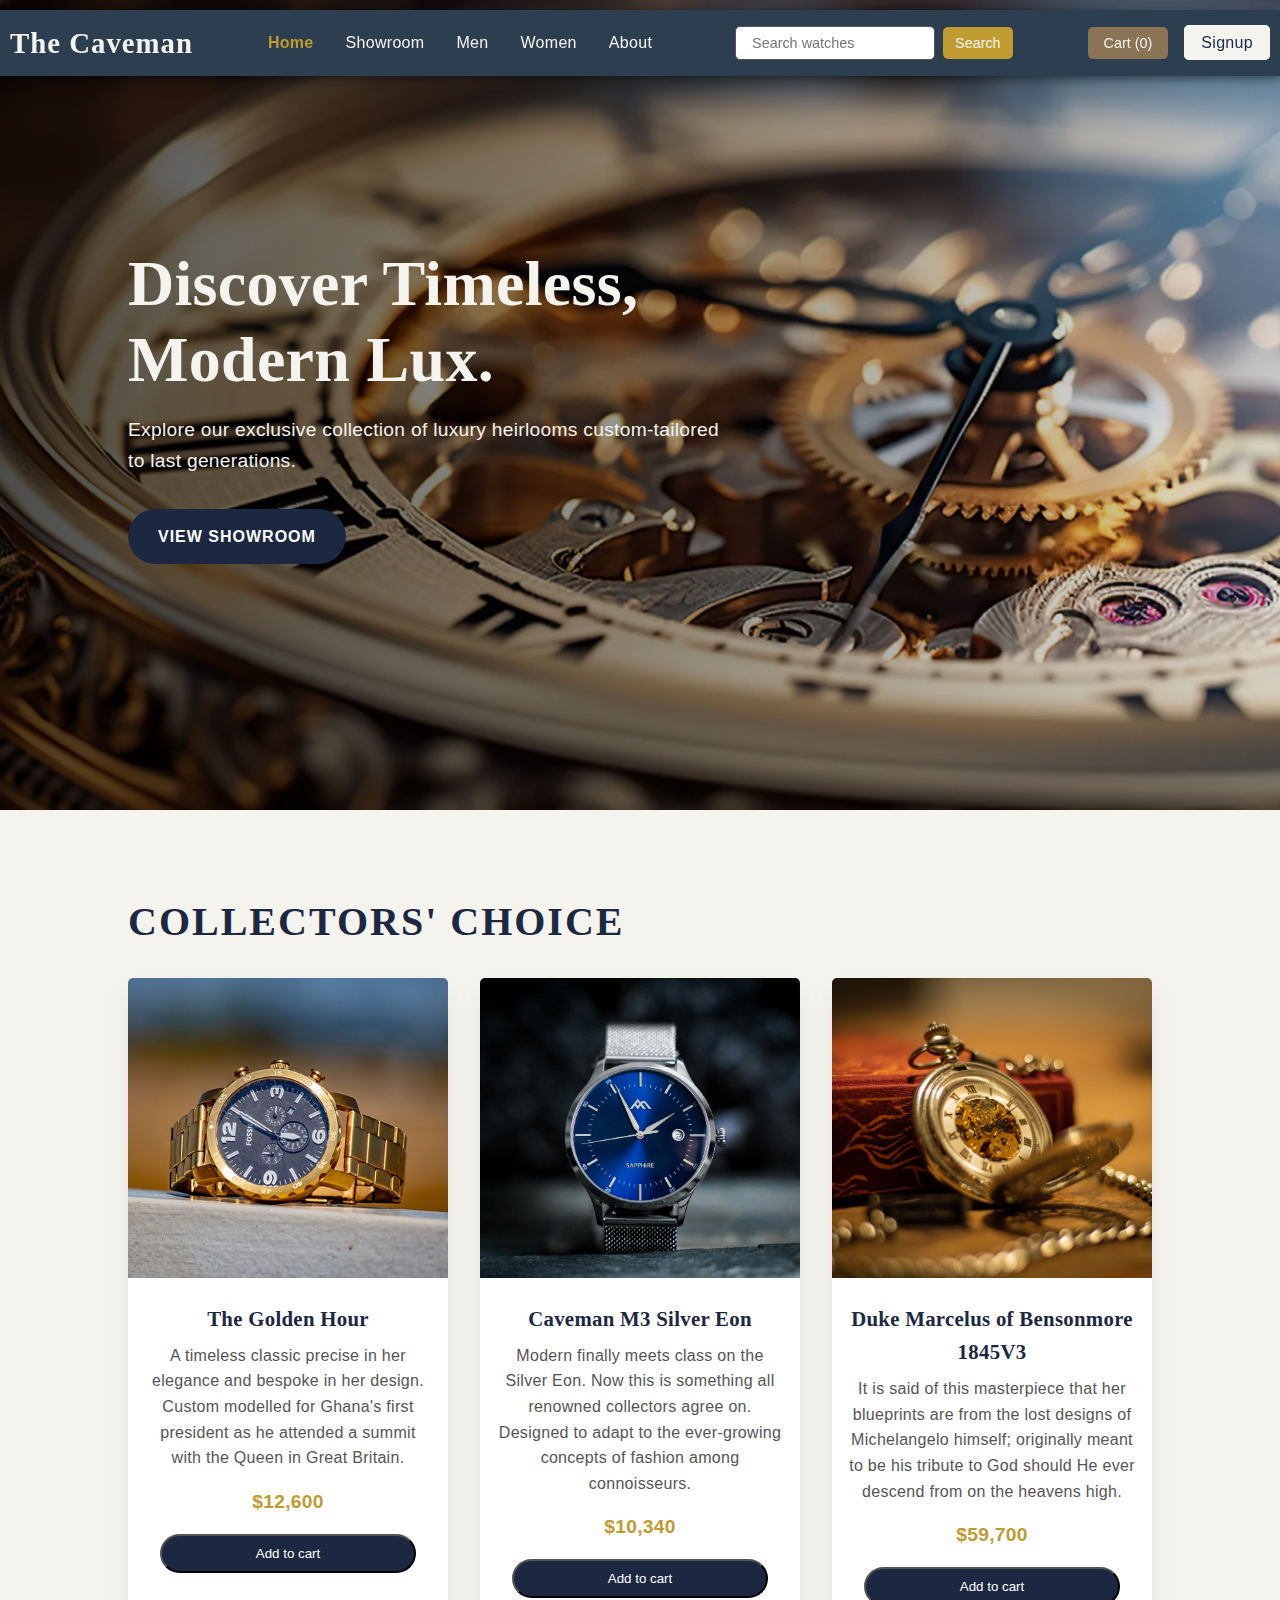
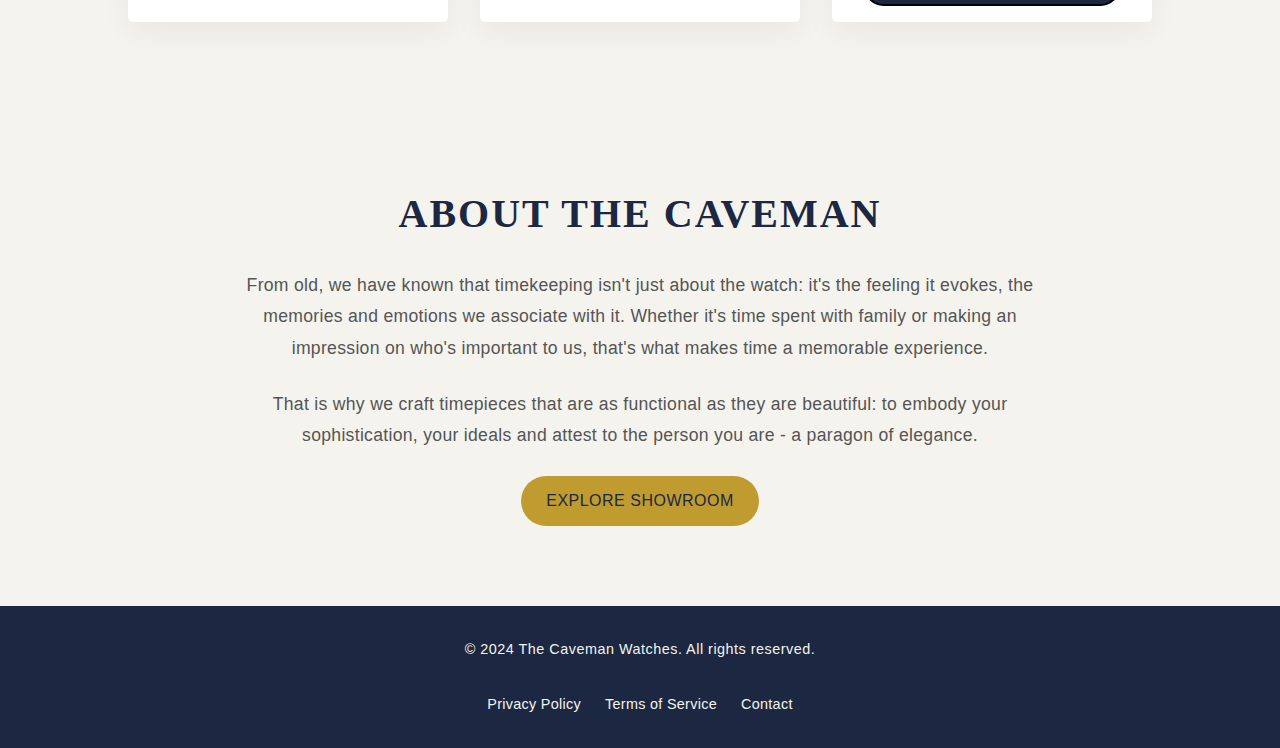
==== index.html @ a4c253f0 "init commit" ====
<!DOCTYPE html>

<html lang="en">

<head>
    <meta charset="UTF-8">
    <meta name="viewport" content="width=device-width, initial-scale=1">
    <meta name="description" content="Luxury Watch Store - Timeless Elegance and Precision Craftsmanship">
    <meta name="keywords" content="watch, watches, luxury, bespoke, heirloom, premium, elegance, expensive, class">
    <meta name="author" content="Marc Banson">

    <link rel="shortcut icon" href="favicon.ico" type="image/x-icon">
    <link rel="stylesheet" href="css/homepage_style.css">
    <link rel="preload" href="homepage_app.js" as="script">

    <title>The Caveman - Luxury Timepieces</title>

</head>

<body>

<!-- Header Section -->
<header class="header" role="banner">

    <div class="header-container">

        <div class="logo" aria-label="The Caveman Watches">
            <a href="#" aria-current="page">The Caveman</a>
        </div>

        <nav class="nav" role="navigation" aria-label="Main Navigation">
            <ul class="nav-list">
                <li><a href="#" aria-current="page">Home</a></li>
                <li><a href="pages/products.html" class="showroom-page">Showroom</a></li>
                <li><a href="#" class="men-category-page">Men</a></li>
                <li><a href="#" class="women-category-page">Women</a></li>
                <li><a href="#" class="about-page">About</a></li>
            </ul>
        </nav>

        <form class="search-box" role="search">
            <label for="site-search" class="visually-hidden"></label>
            <input
                    type="search"
                    id="site-search"
                    placeholder="Search watches"
                    aria-label="Search through site content"
            >
            <button type="submit" aria-label="Search">Search</button>
        </form>

        <div class="user-container">
            <div class="cart-container">
                <button id="cart-toggle" aria-label="View Shopping Cart">
                    Cart (<span id="cart-item-count">0</span>)
                </button>
            </div>

            <div class="auth-user">
                <a href="#signup" class="signup-link">Signup</a>
            </div>
        </div>

    </div>

</header>

<main class="main">

    <!-- Hero Section -->
    <section class="hero" aria-labelledby="hero-title">

        <div class="hero-container">

            <div class="hero-content">
                <h1 id="hero-title" class="hero-title">
                    Discover Timeless, Modern Lux.
                </h1>
                <p class="hero-description">
                    Explore our exclusive collection of luxury heirlooms
                    custom-tailored to last generations.
                </p>
                <a href="#" class="btn btn-primary" aria-label="View Product Showroom">
                    View Showroom
                </a>
            </div>

        </div>

    </section>

    <!-- Product Section -->
    <section id="products" class="products">

        <div class="product-container">
            <h2 class="section-title">Collectors' Choice</h2>

            <div id="product-list" class="product-list">

                <!-- Product items -->
                <div class="product-item">
                    <img src="assets/images/watch2.jpg" alt="Product 1" class="product-image">
                    <h3 class="product-name">The Golden Hour</h3>
                    <p class="product-description">
                        A timeless classic precise in her elegance and bespoke in her design.
                        Custom modelled for Ghana's first president as he attended a summit
                        with the Queen in Great Britain.
                    </p>
                    <p class="product-price">$12,600</p>
                    <button class="btn add-to-cart" aria-label="Add product to Cart">
                        Add to cart
                    </button>
                </div>

                <div class="product-item">
                    <img src="assets/images/watch1.jpg" alt="Product 2" class="product-image">
                    <h3 class="product-name">Caveman M3 Silver Eon</h3>
                    <p class="product-description">
                        Modern finally meets class on the Silver Eon. Now this is something all renowned
                        collectors agree on. Designed to adapt to the ever-growing concepts of fashion
                        among connoisseurs.
                    </p>
                    <p class="product-price">$10,340</p>
                    <button class="btn add-to-cart" aria-label="Add product to Cart">
                        Add to cart
                    </button>
                </div>

                <div class="product-item">
                    <img src="assets/images/watch3.jpg" alt="Product 3" class="product-image">
                    <h3 class="product-name">Duke Marcelus of Bensonmore 1845V3</h3>
                    <p class="product-description">
                        It is said of this masterpiece that her blueprints are from the lost designs
                        of Michelangelo himself; originally meant to be his tribute to God should He ever descend
                        from on the heavens high.
                    </p>
                    <p class="product-price">$59,700</p>
                    <button class="btn add-to-cart" aria-label="Add product to Cart">
                        Add to cart
                    </button>
                </div>

                <!-- More products to be added dynamically with JavaScript -->
            </div>

        </div>

    </section>

    <!-- About Section -->
    <section id="about" class="about">

        <div class="about-container">
            <h2 class="section-title">About The Caveman</h2>

            <p>
                From old, we have known that timekeeping isn't just about the watch:
                it's the feeling it evokes, the memories and emotions we associate with it.
                Whether it's time spent with family or making an impression on who's important to us,
                that's what makes time a memorable experience.
            </p>

            <p>
                That is why we craft timepieces that are as functional as they are beautiful:
                to embody your sophistication, your ideals and attest to the person you are -
                a paragon of elegance.
            </p>

            <div class="cta-btn">
                <a href="#products" class="btn btn-primary">Explore Showroom</a>
            </div>
        </div>

    </section>

</main>

<footer class="footer">

    <div class="footer-content">
        <p>&copy; 2024 The Caveman Watches. All rights reserved.</p>

        <nav class="footer-nav" aria-label="Footer Navigation">
            <a href="#privacy">Privacy Policy</a>
            <a href="#terms">Terms of Service</a>
            <a href="#contact">Contact</a>
        </nav>
    </div>

</footer>

<script src="homepage_app.js" type="module"></script>
</body>
</html>
---- css/homepage_style.css ----
:root {
    /* Color Palette: Old Money Luxury Themes */
    --color-primary-dark: #1C2841;      /* Deep navy, reminiscent of blazer navy */
    --color-primary-light: #F4F3EE;     /* Soft cream, like aged paper */
    --color-accent-coffee: #3B2F2F;     /* Dark coffee */
    --color-accent-gold: #BF9B30;       /* Vintage gold */
    --color-accent-bronze: #8B7355;     /* Rich bronze */
    --color-text-primary: #2C3E50;      /* Deep charcoal */
    --color-text-secondary: #555;       /* Soft charcoal */

    /* Typography */
    --font-primary: 'Playfair Display', serif;      /* Elegant serif */
    --font-secondary: 'Montserrat', sans-serif;     /* Clean, classic sans-serif */
}

/* Reset and Base Styles */
*, *::before, *::after {
    margin: 0;
    padding: 0;
    box-sizing: border-box;
}

a{
     text-decoration: none;
     color: var(--color-primary-light);
}

body {
    font-family: var(--font-secondary);
    line-height: 1.6;
    color: var(--color-text-primary);
    background-color: var(--color-primary-light);
    letter-spacing: .3px;
}

/* Typography */
h1, h2, h3 {
    font-family: var(--font-primary);
    font-weight: 600;
    color: var(--color-primary-dark);
}

/* Header Styling */
.header-container{
    position: fixed;
    padding: 10px;
    top: 10px;
    width: 100%;
    background-color: var(--color-text-primary);
    box-shadow: 0 2px 10px rgba(0,0,0,0.5);
    display: flex;
    align-items: center;
    justify-content: space-between;
    z-index: 1000;
}

.logo a {
    font-family: var(--font-primary);
    font-size: 1.8rem;
    font-weight: 700;
    color: var(--color-primary-light);
    text-decoration: none;
    letter-spacing: 1px;
    transition: color 0.5s ease;
}

.logo a:hover{
    color: var(--color-accent-gold);

}

.nav-list {
    align-items: center;
    display: flex;
    list-style: none;
    gap: 2rem;
}

.nav-list a {
    text-decoration: none;
    color: var(--color-primary-light);
    font-weight: 500;
    position: relative;
    transition: color 0.3s ease;
}

.nav-list a::after {
    content: '';
    position: absolute;
    width: 0;
    height: 2px;
    bottom: -5px;
    left: 0;
    background-color: var(--color-accent-gold);
    transition: width 0.3s ease;
}

.nav-list a:hover {
    color: var(--color-accent-gold);
}

.nav-list a:hover::after {
    width: 100%;
}

/* Updated Nav Elements Styling */
.nav-list li {
    position: relative;
    list-style: none;
}

.nav a[aria-current="page"] {
    font-weight: 600;
    color: var(--color-accent-gold);
}

.search-box {
    display: flex;
    align-items: center;
    gap: 0.5rem;
    position: relative;
}

.search-box input {
    border: 1px solid var(--color-text-secondary);
    border-radius: 5px;
    padding: 8px 16px;
    font-size: 0.9rem;
    transition: border-color 0.3s ease, box-shadow 0.3s ease;
    width: 200px;
}

.search-box input:focus {
    outline: none;
    border-color: var(--color-accent-gold);
    box-shadow: 0 0 5px var(--color-accent-gold);
}

.search-box button {
    background-color: var(--color-accent-gold);
    color: var(--color-primary-light);
    border: none;
    border-radius: 5px;
    padding: 8px 12px;
    font-size: 0.9rem;
    cursor: pointer;
    transition: background-color 0.3s ease;
}

.search-box button:hover {
    background-color: var(--color-primary-light);
    color: var(--color-primary-dark);
}

.cart-container button {
    background-color: var(--color-accent-bronze);
    color: var(--color-primary-light);
    font-size: 0.9rem;
    border: none;
    border-radius: 5px;
    padding: 8px 16px;
    cursor: pointer;
    transition: background-color 0.3s ease, transform 0.3s ease;
}

.cart-container button:hover {
    background-color: var(--color-accent-gold);
    transform: translateY(-2px);
}

.user-container {
    display: flex;
    gap: 1rem;
    align-items: center;
}

.auth-user a {
    font-family: var(--font-secondary);
    font-weight: 500;
    color: var(--color-primary-dark);
    padding: 8px 16px;
    background-color: var(--color-primary-light);
    border: 1px solid var(--color-primary-light);
    border-radius: 5px;
    text-decoration: none;
    transition: background-color 0.3s ease, color 0.3s ease;
}

.auth-user a:hover {
    background-color: var(--color-accent-gold);
    color: var(--color-primary-dark);
    transform: translateY(-3px);
}

/* Hero Section */
.hero {

    height: 90vh;
    display: flex;
    align-items: center;
    justify-content: left;
    background-image: linear-gradient(to right, rgba(0,0,0,0.7), rgba(0,0,0,0.1)),
            url("../assets/images/background.webp");
    background-size: cover;
    background-repeat: no-repeat;
    background-position: center center;
    padding: 0 10%;
}

.hero-content {
    max-width: 600px;
}

.hero-title {
    font-size: 4rem;
    line-height: 1.2;
    margin-bottom: 1rem;
    color: var(--color-primary-light);
}

.hero-description {
    font-size: 1.2rem;
    color: var(--color-primary-light);
    margin-bottom: 2rem;
}

.btn-primary {
    display: inline-block;
    padding: 15px 30px;
    background-color: var(--color-primary-dark);
    color: white;
    text-decoration: none;
    border-radius: 50px;
    font-weight: 600;
    letter-spacing: 1px;
    transition: all 0.3s ease;
    text-transform: uppercase;
}

.btn-primary:hover {
    background-color: var(--color-accent-gold);
    transform: translateY(-3px);
    box-shadow: 0 5px 15px rgba(0,0,0,0.1);
}

.products {
    padding: 5rem 10%;
    background-color: var(--color-primary-light);
}

.product-list {
    display: grid;
    grid-template-columns: repeat(auto-fit, minmax(250px, 1fr));
    gap: 2rem;
}

.product-item {
    background-color: white;
    border-radius: 5px;
    box-shadow: 0 10px 30px rgba(0,0,0,0.05);
    overflow: hidden;
    transition: transform 0.4s ease, box-shadow 0.4s ease;
}

.product-item:hover {
    transform: translateY(-10px);
    box-shadow: 0 15px 40px rgba(0,0,0,0.1);
}

.product-image {
    width: 100%;
    height: 300px;
    object-fit: cover;
    transition: transform 0.4s ease;
}

.product-item:hover .product-image {
    transform: scale(1.05);
}

.product-name {
    font-family: var(--font-primary);
    font-size: 1.3rem;
    margin: 1rem 0 0.5rem;
    text-align: center;
}

.product-description {
    text-align: center;
    color: var(--color-text-secondary);
    padding: 0 1rem;
}

.product-price {
    text-align: center;
    font-size: 1.2rem;
    font-weight: 600;
    color: var(--color-accent-gold);
    margin: 1rem 0;
}

.add-to-cart {
    display: block;
    width: 80%;
    margin: 1rem auto;
    text-align: center;
    padding: 10px;
    background-color: var(--color-primary-dark);
    color: white;
    text-decoration: none;
    border-radius: 50px;
    transition: background-color 0.3s ease;
}

.add-to-cart:hover {
    background-color: var(--color-accent-gold);
}

/* About Section */
.about {
    padding: 5rem 10%;
    background-color: var(--color-primary-light);
    text-align: center;
}

.about-container {
    max-width: 800px;
    margin: 0 auto;
}

.section-title {
    font-size: 2.5rem;
    margin-bottom: 1.5rem;
    color: var(--color-primary-dark);
    font-family: var(--font-primary);
    text-transform: uppercase;
    letter-spacing: 2px;
}

.about p {
    font-size: 1.1rem;
    line-height: 1.8;
    color: var(--color-text-secondary);
    margin-bottom: 1.5rem;
}

.cta-btn .btn-primary {
    padding: 12px 25px;
    background-color: var(--color-accent-gold);
    color: var(--color-primary-dark);
    font-family: var(--font-secondary);
    font-weight: 500;
    letter-spacing: 0.5px;
    text-transform: uppercase;
    border-radius: 30px;
    transition: background-color 0.3s ease, transform 0.3s ease;
}

.cta-btn .btn-primary:hover {
    background-color: var(--color-primary-dark);
    color: var(--color-primary-light);
    transform: translateY(-3px);
    box-shadow: 0 5px 15px rgba(0, 0, 0, 0.2);
}

/* Footer Styling */
.footer {
    background-color: var(--color-primary-dark);
    color: var(--color-primary-light);
    padding: 2rem 10%;
    text-align: center;
}

.footer-content {
    display: flex;
    flex-direction: column;
    align-items: center;
    gap: 1rem;
}

.footer-content p {
    margin: 0;
    font-size: 0.9rem;
    color: var(--color-primary-light);
    font-weight: 400;
    letter-spacing: 0.5px;
}

.footer-nav {
    display: flex;
    gap: 1.5rem;
    margin-top: 1rem;
}

.footer-nav a {
    font-family: var(--font-secondary);
    font-size: 0.9rem;
    color: var(--color-primary-light);
    text-decoration: none;
    transition: color 0.3s ease;
    font-weight: 500;
}

.footer-nav a:hover {
    color: var(--color-accent-gold);
    text-decoration: underline;
}


/* Responsive Design */
@media (max-width: 768px) {
    .hero-title {
        font-size: 2.5rem;
    }

    .nav-list {
        gap: 1rem;
    }

    .product-list {
        grid-template-columns: 1fr;
    }
}

/* Font Imports - Elegant Typography */
@import url('https://fonts.googleapis.com/css2?family=Playfair+Display:wght@400;600;700&family=Montserrat:wght@300;400;500;600&display=swap');
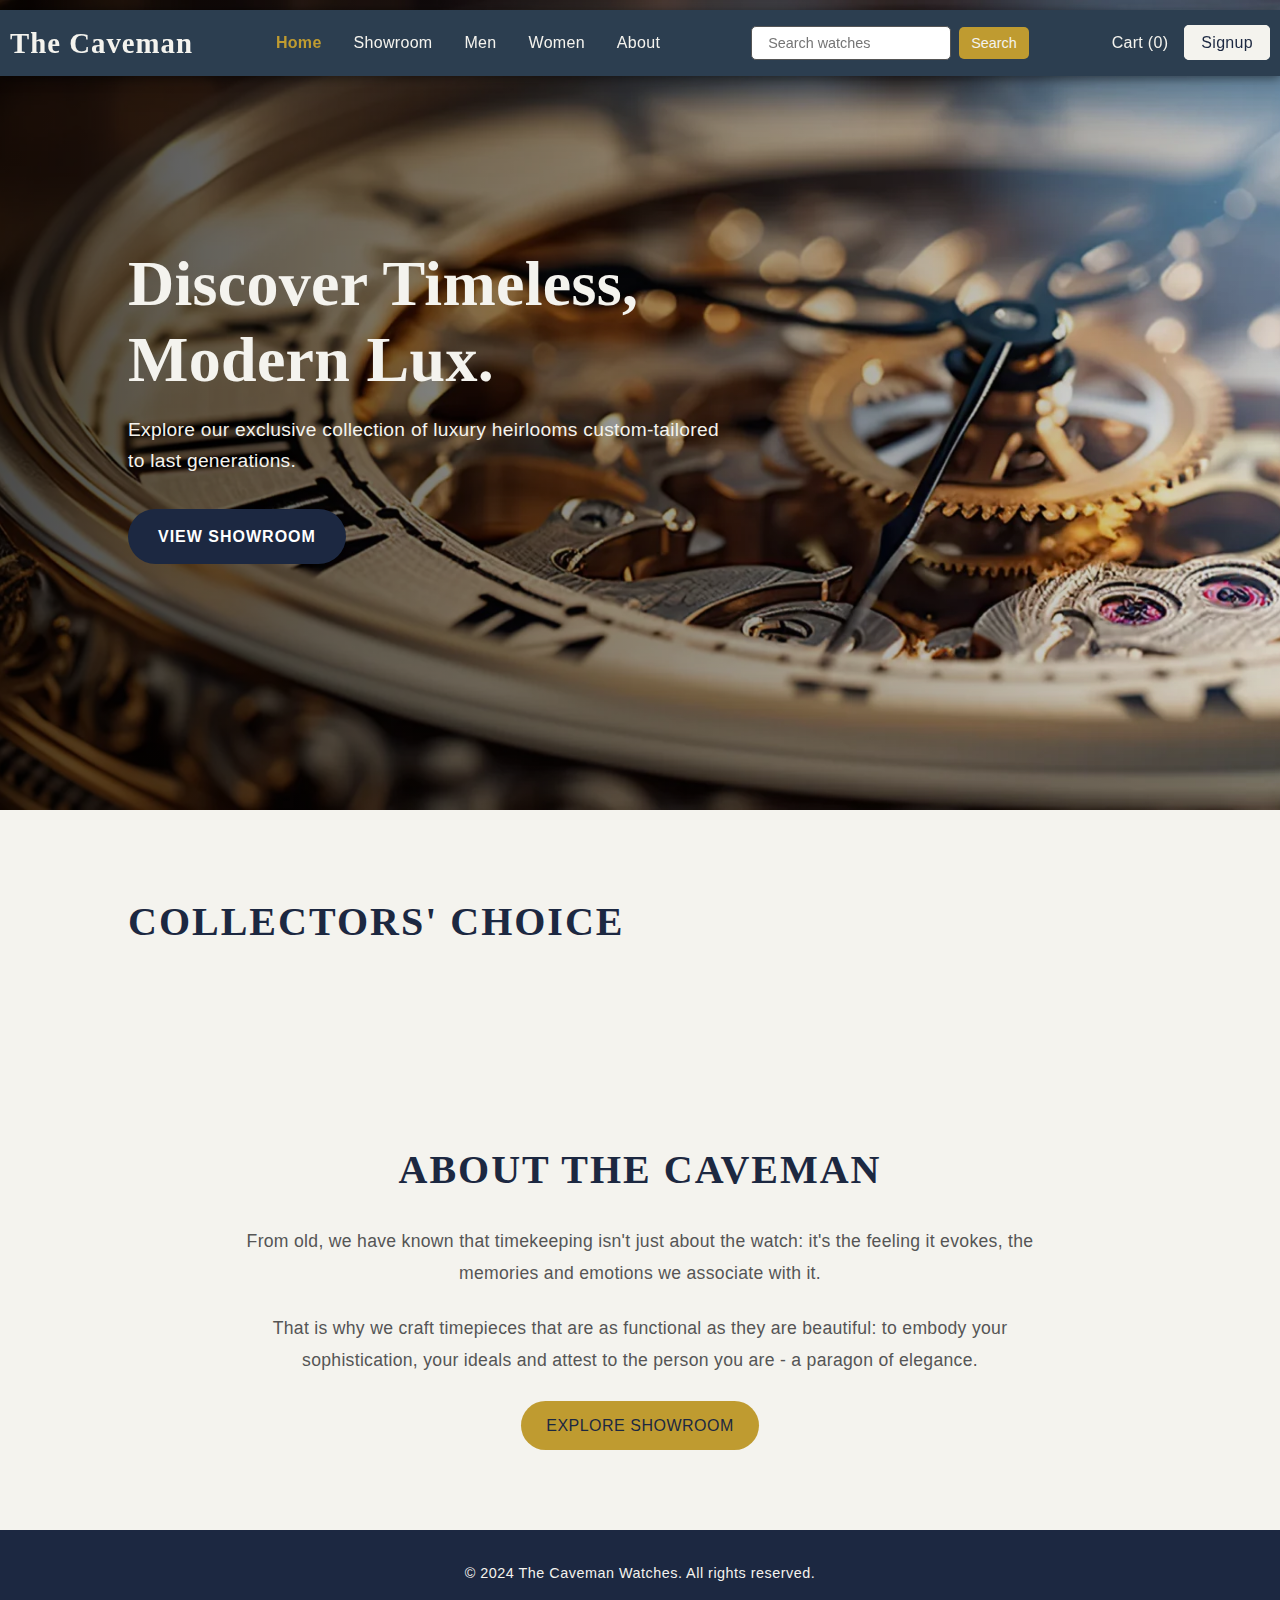
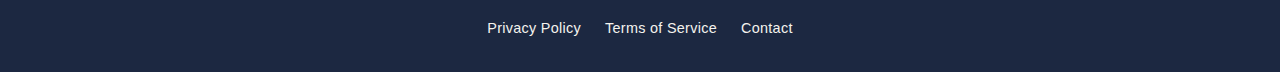
==== commit e7f53413: "update commit" ====
--- a/index.html
+++ b/index.html
@@ -51,9 +51,9 @@
 
         <div class="user-container">
             <div class="cart-container">
-                <button id="cart-toggle" aria-label="View Shopping Cart">
+                <a href="pages/cart.html" aria-label="View Shopping Cart">
                     Cart (<span id="cart-item-count">0</span>)
-                </button>
+                </a>
             </div>
 
             <div class="auth-user">
@@ -80,7 +80,7 @@
                     Explore our exclusive collection of luxury heirlooms
                     custom-tailored to last generations.
                 </p>
-                <a href="#" class="btn btn-primary" aria-label="View Product Showroom">
+                <a href="pages/products.html" class="btn btn-primary" aria-label="View Product Showroom">
                     View Showroom
                 </a>
             </div>
@@ -97,50 +97,8 @@
 
             <div id="product-list" class="product-list">
 
-                <!-- Product items -->
-                <div class="product-item">
-                    <img src="assets/images/watch2.jpg" alt="Product 1" class="product-image">
-                    <h3 class="product-name">The Golden Hour</h3>
-                    <p class="product-description">
-                        A timeless classic precise in her elegance and bespoke in her design.
-                        Custom modelled for Ghana's first president as he attended a summit
-                        with the Queen in Great Britain.
-                    </p>
-                    <p class="product-price">$12,600</p>
-                    <button class="btn add-to-cart" aria-label="Add product to Cart">
-                        Add to cart
-                    </button>
-                </div>
+                <!-- Product items will be dynamically added here -->
 
-                <div class="product-item">
-                    <img src="assets/images/watch1.jpg" alt="Product 2" class="product-image">
-                    <h3 class="product-name">Caveman M3 Silver Eon</h3>
-                    <p class="product-description">
-                        Modern finally meets class on the Silver Eon. Now this is something all renowned
-                        collectors agree on. Designed to adapt to the ever-growing concepts of fashion
-                        among connoisseurs.
-                    </p>
-                    <p class="product-price">$10,340</p>
-                    <button class="btn add-to-cart" aria-label="Add product to Cart">
-                        Add to cart
-                    </button>
-                </div>
-
-                <div class="product-item">
-                    <img src="assets/images/watch3.jpg" alt="Product 3" class="product-image">
-                    <h3 class="product-name">Duke Marcelus of Bensonmore 1845V3</h3>
-                    <p class="product-description">
-                        It is said of this masterpiece that her blueprints are from the lost designs
-                        of Michelangelo himself; originally meant to be his tribute to God should He ever descend
-                        from on the heavens high.
-                    </p>
-                    <p class="product-price">$59,700</p>
-                    <button class="btn add-to-cart" aria-label="Add product to Cart">
-                        Add to cart
-                    </button>
-                </div>
-
-                <!-- More products to be added dynamically with JavaScript -->
             </div>
 
         </div>
@@ -156,8 +114,6 @@
             <p>
                 From old, we have known that timekeeping isn't just about the watch:
                 it's the feeling it evokes, the memories and emotions we associate with it.
-                Whether it's time spent with family or making an impression on who's important to us,
-                that's what makes time a memorable experience.
             </p>
 
             <p>
@@ -167,7 +123,7 @@
             </p>
 
             <div class="cta-btn">
-                <a href="#products" class="btn btn-primary">Explore Showroom</a>
+                <a href="pages/products.html" class="btn btn-primary">Explore Showroom</a>
             </div>
         </div>
 
@@ -189,6 +145,6 @@
 
 </footer>
 
-<script src="homepage_app.js" type="module"></script>
+<script src="js/products.js" type="module"></script>
 </body>
 </html>--- a/css/homepage_style.css
+++ b/css/homepage_style.css
@@ -308,7 +308,7 @@
     background-color: var(--color-primary-dark);
     color: white;
     text-decoration: none;
-    border-radius: 50px;
+    border-radius: 10px;
     transition: background-color 0.3s ease;
 }
 
